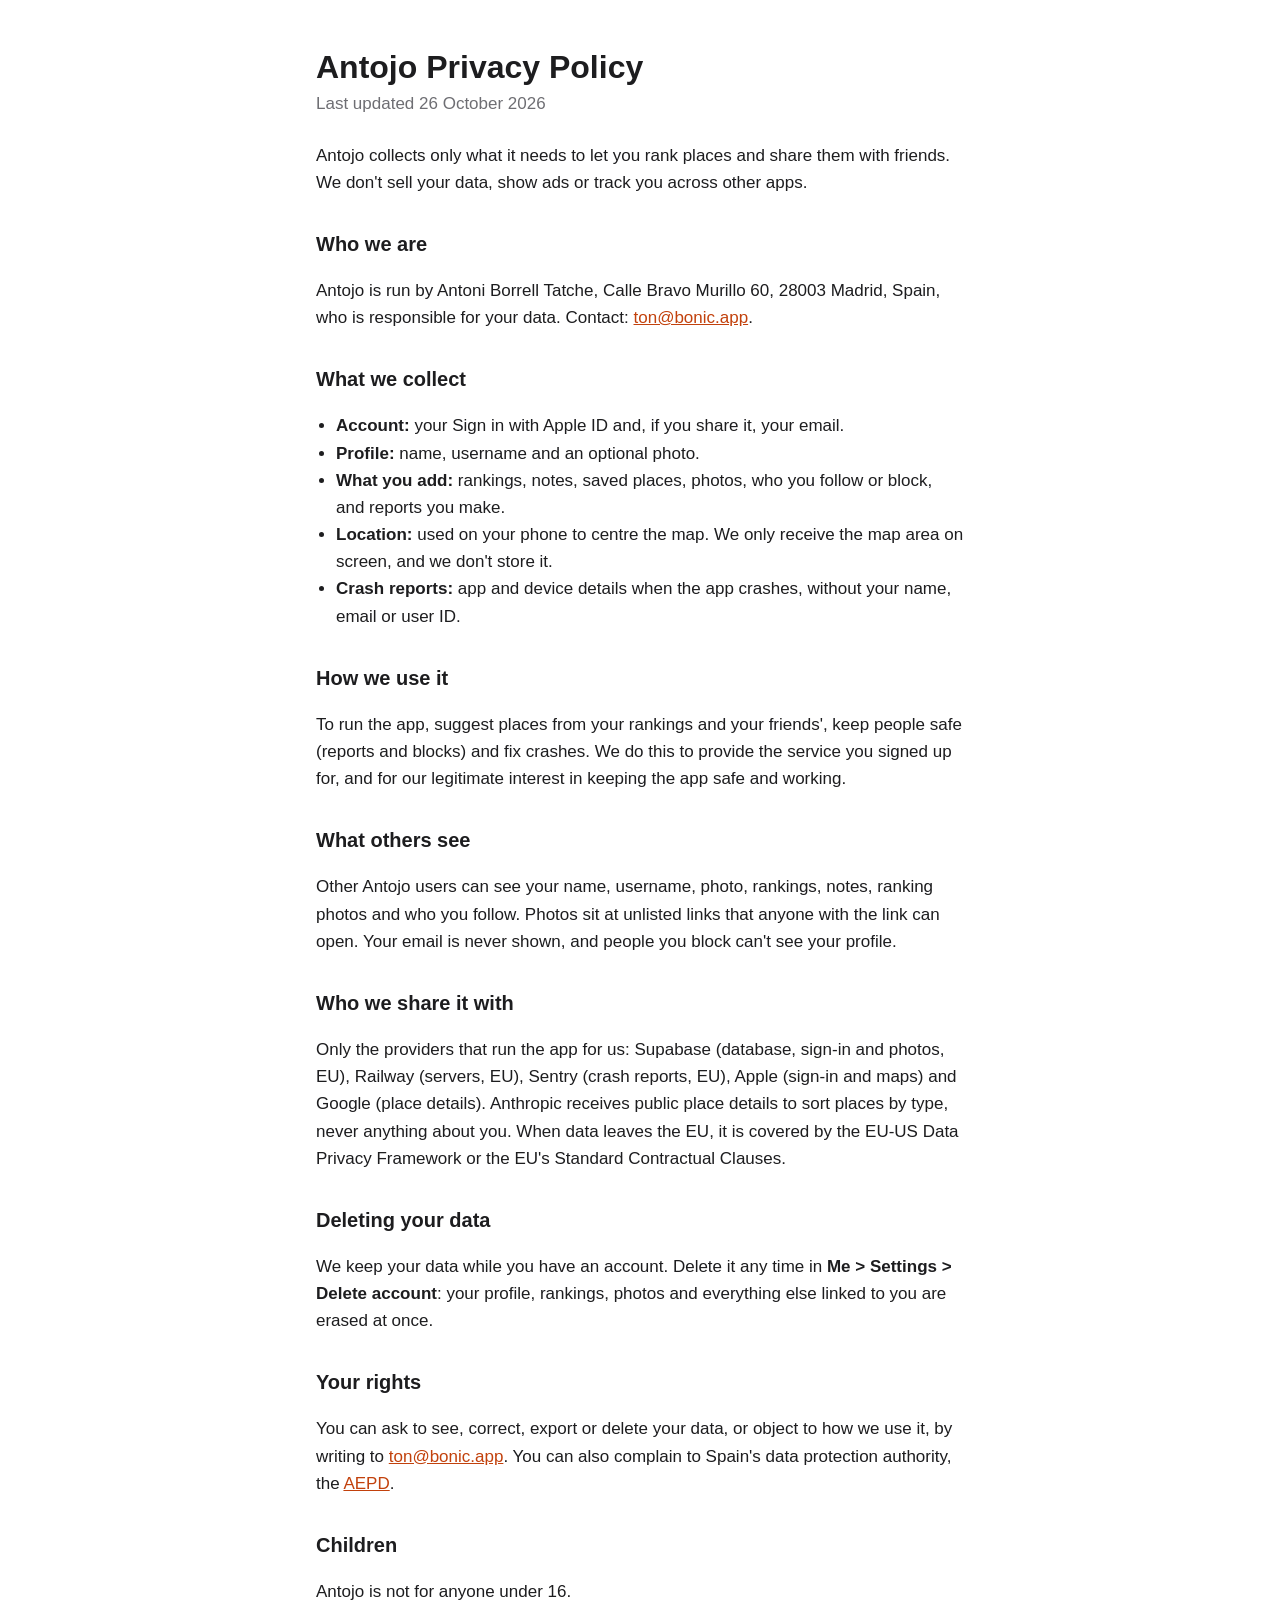
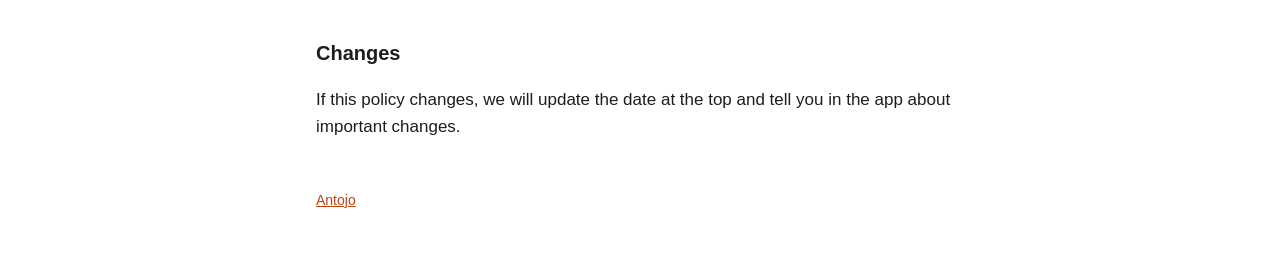
==== privacy/index.html @ 2cac7d94 "Add privacy policy page Co-Authored-By: Claude Opus 5.5 (1M context) <noreply@anthropic.com>" ====
<!doctype html>
<html lang="en">
<head>
<meta charset="utf-8">
<meta name="viewport" content="width=device-width, initial-scale=1">
<title>Antojo Privacy Policy</title>
<link rel="stylesheet" href="../style.css">
</head>
<body>
<main>
<h1>Antojo Privacy Policy</h1>
<p class="updated">Last updated 26 October 2026</p>

<p>Antojo collects only what it needs to let you rank places and share them with friends. We don't sell your data, show ads or track you across other apps.</p>

<h2>Who we are</h2>
<p>Antojo is run by Antoni Borrell Tatche, Calle Bravo Murillo 60, 28003 Madrid, Spain, who is responsible for your data. Contact: <a href="mailto:ton@bonic.app">ton@bonic.app</a>.</p>

<h2>What we collect</h2>
<ul>
<li><strong>Account:</strong> your Sign in with Apple ID and, if you share it, your email.</li>
<li><strong>Profile:</strong> name, username and an optional photo.</li>
<li><strong>What you add:</strong> rankings, notes, saved places, photos, who you follow or block, and reports you make.</li>
<li><strong>Location:</strong> used on your phone to centre the map. We only receive the map area on screen, and we don't store it.</li>
<li><strong>Crash reports:</strong> app and device details when the app crashes, without your name, email or user ID.</li>
</ul>

<h2>How we use it</h2>
<p>To run the app, suggest places from your rankings and your friends', keep people safe (reports and blocks) and fix crashes. We do this to provide the service you signed up for, and for our legitimate interest in keeping the app safe and working.</p>

<h2>What others see</h2>
<p>Other Antojo users can see your name, username, photo, rankings, notes, ranking photos and who you follow. Photos sit at unlisted links that anyone with the link can open. Your email is never shown, and people you block can't see your profile.</p>

<h2>Who we share it with</h2>
<p>Only the providers that run the app for us: Supabase (database, sign-in and photos, EU), Railway (servers, EU), Sentry (crash reports, EU), Apple (sign-in and maps) and Google (place details). Anthropic receives public place details to sort places by type, never anything about you. When data leaves the EU, it is covered by the EU-US Data Privacy Framework or the EU's Standard Contractual Clauses.</p>

<h2>Deleting your data</h2>
<p>We keep your data while you have an account. Delete it any time in <strong>Me &gt; Settings &gt; Delete account</strong>: your profile, rankings, photos and everything else linked to you are erased at once.</p>

<h2>Your rights</h2>
<p>You can ask to see, correct, export or delete your data, or object to how we use it, by writing to <a href="mailto:ton@bonic.app">ton@bonic.app</a>. You can also complain to Spain's data protection authority, the <a href="https://www.aepd.es">AEPD</a>.</p>

<h2>Children</h2>
<p>Antojo is not for anyone under 16.</p>

<h2>Changes</h2>
<p>If this policy changes, we will update the date at the top and tell you in the app about important changes.</p>

<footer><a href="../">Antojo</a></footer>
</main>
</body>
</html>
---- style.css ----
:root { color-scheme: light dark; --fg: #1d1d1f; --muted: #6e6e73; --bg: #fff; --link: #c2410c; }
@media (prefers-color-scheme: dark) { :root { --fg: #f5f5f7; --muted: #a1a1a6; --bg: #111; --link: #fb923c; } }
* { box-sizing: border-box; }
body { margin: 0; background: var(--bg); color: var(--fg); font: 17px/1.6 -apple-system, BlinkMacSystemFont, "Segoe UI", Roboto, sans-serif; }
main { max-width: 680px; margin: 0 auto; padding: 48px 16px 64px; }
h1 { font-size: 32px; line-height: 1.2; margin: 0 0 4px; }
h2 { font-size: 20px; margin: 32px 0 8px; }
.updated { color: var(--muted); margin: 0 0 24px; }
a { color: var(--link); }
ul { padding-left: 20px; }
footer { color: var(--muted); font-size: 14px; margin-top: 48px; }
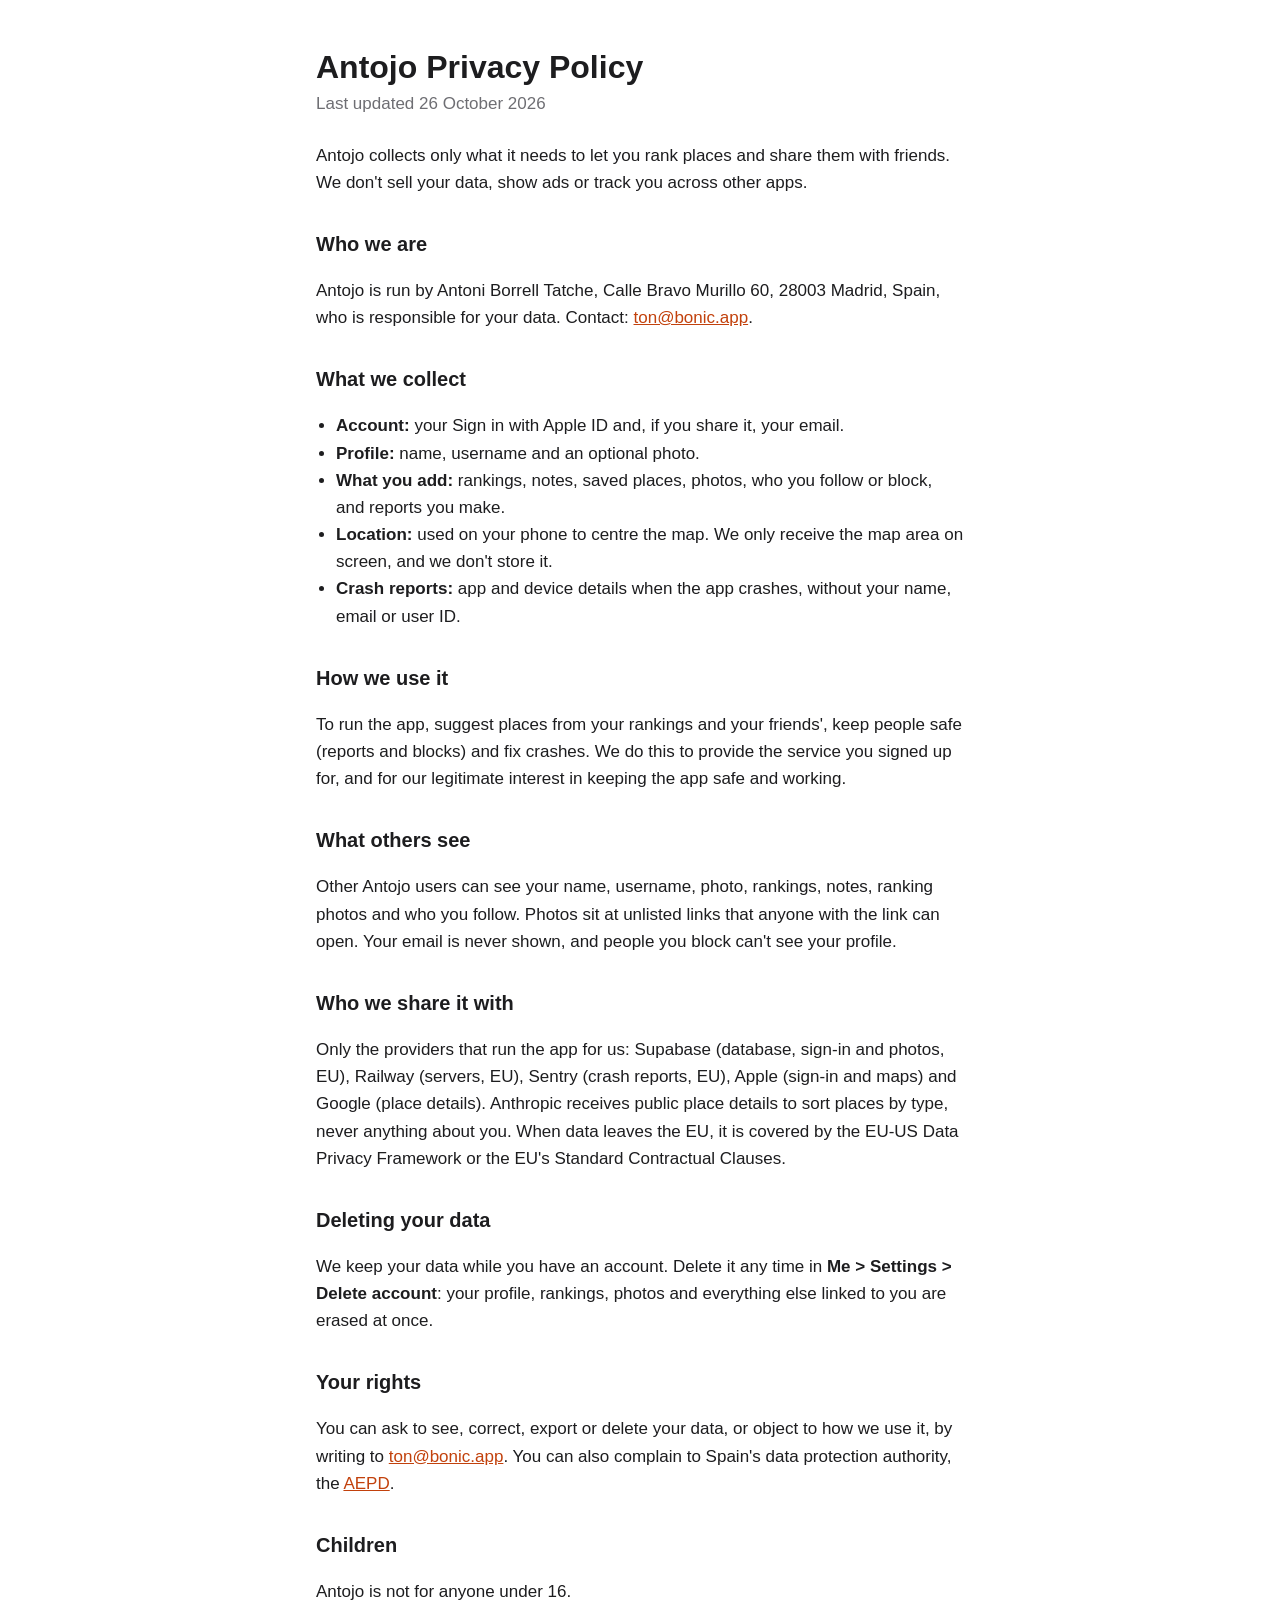
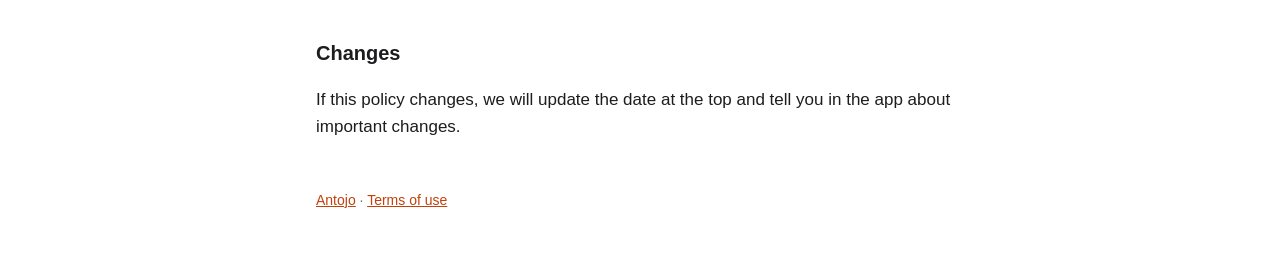
==== commit e1ad7fa8: "Add terms of use page Co-Authored-By: Claude Opus 5.5 (1M context) <noreply@anthropic.com>" ====
--- a/privacy/index.html
+++ b/privacy/index.html
@@ -46,7 +46,7 @@
 <h2>Changes</h2>
 <p>If this policy changes, we will update the date at the top and tell you in the app about important changes.</p>
 
-<footer><a href="../">Antojo</a></footer>
+<footer><a href="../">Antojo</a> · <a href="../terms/">Terms of use</a></footer>
 </main>
 </body>
 </html>
